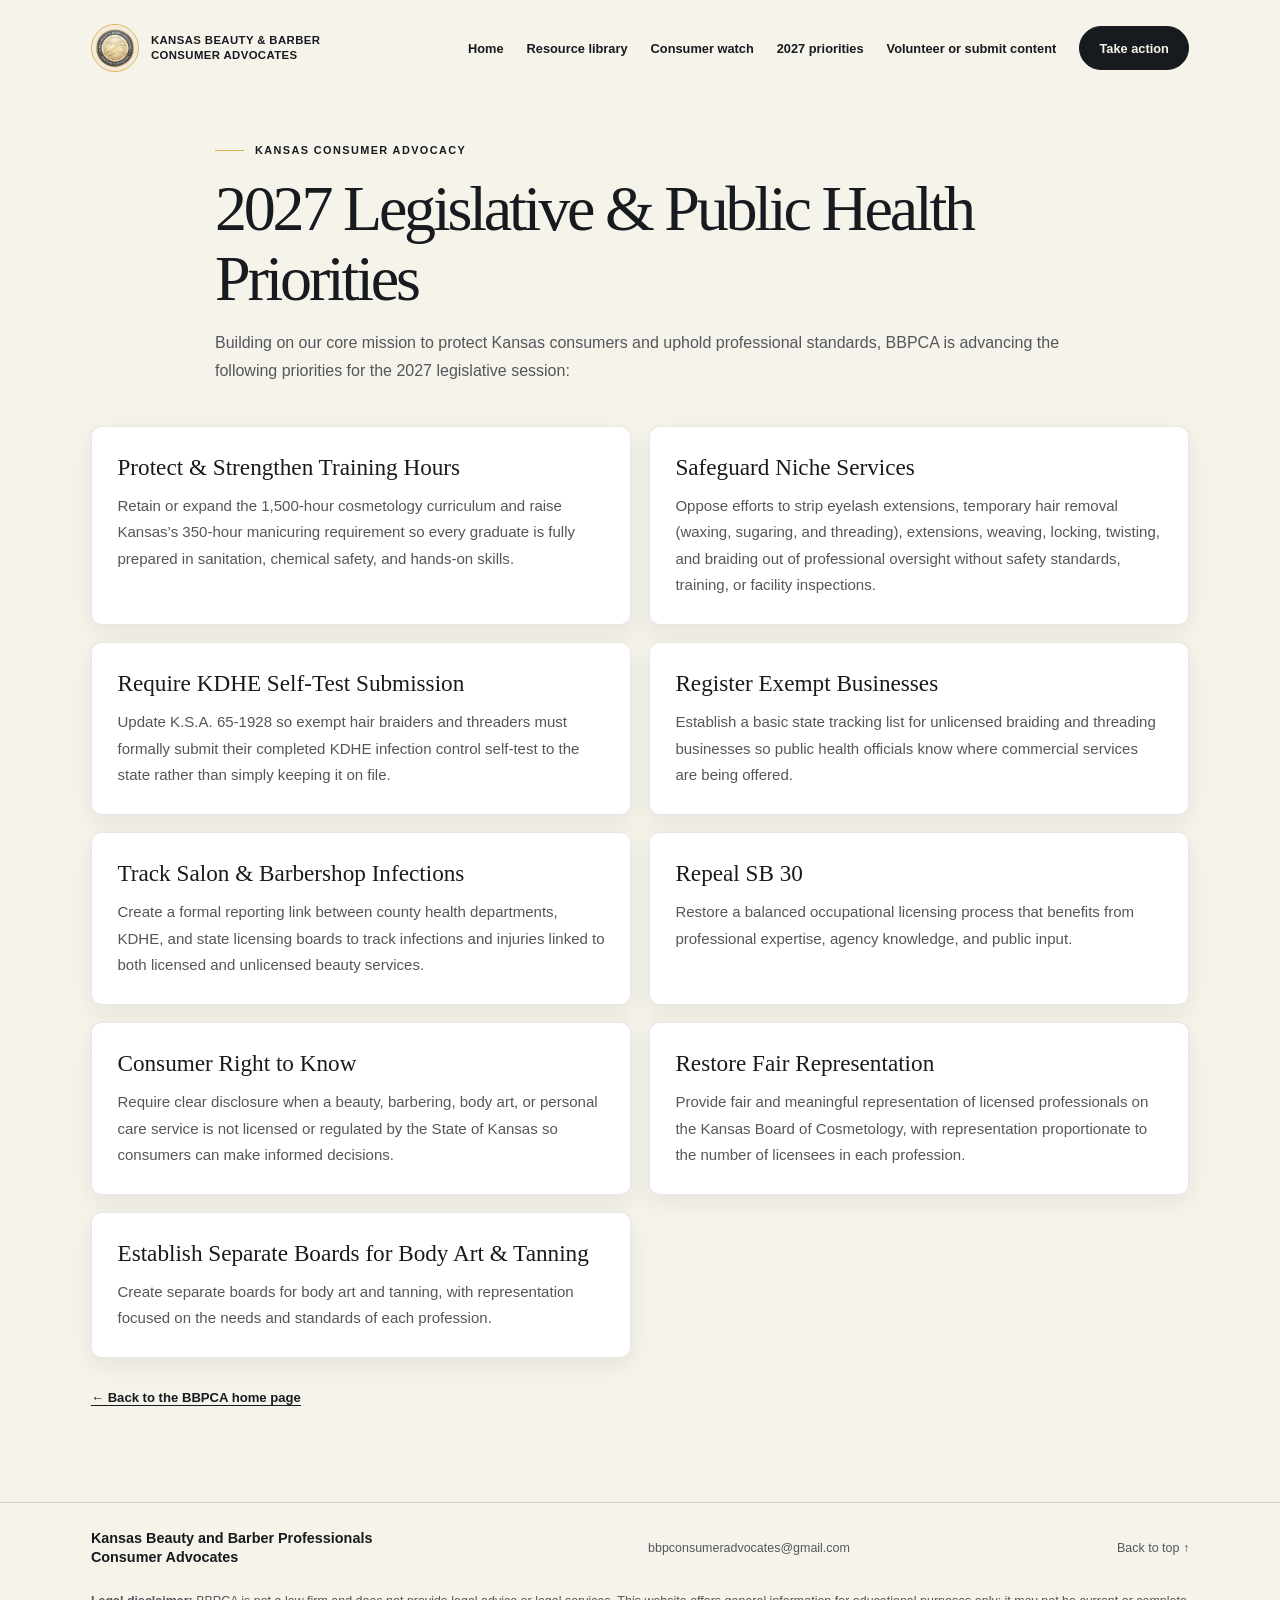
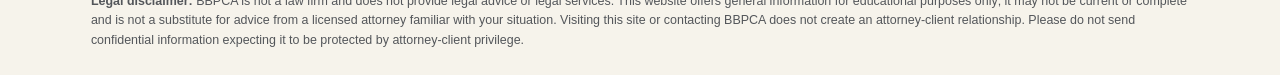
==== 2027-priorities.html @ e889fca3 "Add 2027 legislative and public health priorities Co-authored-by: Copilot <223556219+Copilot@users.n" ====
<!doctype html>
<html lang="en">
  <head>
    <meta charset="utf-8">
    <meta name="viewport" content="width=device-width, initial-scale=1">
    <meta name="description" content="BBPCA's 2027 Kansas legislative and public health priorities for consumer safety, professional standards, and beauty service oversight.">
    <meta name="theme-color" content="#f6f3eb">
    <meta property="og:type" content="website">
    <meta property="og:site_name" content="Kansas Beauty and Barber Professionals Consumer Advocates">
    <meta property="og:title" content="2027 Legislative &amp; Public Health Priorities | BBPCA">
    <meta property="og:description" content="BBPCA's priorities for consumer safety, professional standards, and public health in Kansas.">
    <link rel="canonical" href="https://bbpca-kansas.github.io/2027-priorities.html">
    <link rel="icon" type="image/jpeg" href="assets/bbpca-profile-thumbnail.jpg">
    <link rel="stylesheet" href="styles.css">
    <script src="analytics.js"></script>
    <script data-goatcounter="https://bbpconsumeradvocates.goatcounter.com/count" async src="https://gc.zgo.at/count.js"></script>
    <title>2027 Legislative &amp; Public Health Priorities | BBPCA</title>
    <style>
      .priorities {
        max-width: 1440px;
        margin: 0 auto;
        padding: 3rem 7.1% 6rem;
      }

      .priorities-heading {
        max-width: 850px;
        margin: 0 auto 2.5rem;
      }

      .priorities-heading h1 {
        margin: 1.15rem 0 1rem;
        font-size: clamp(2.5rem, 5vw, 4rem);
        letter-spacing: -0.05em;
        line-height: 1.08;
      }

      .priorities-heading > p:last-child {
        margin-bottom: 0;
        color: var(--muted-ink);
        line-height: 1.8;
      }

      .priority-list {
        display: grid;
        grid-template-columns: repeat(2, minmax(0, 1fr));
        gap: 1.1rem;
      }

      .priority-card {
        padding: 1.6rem;
        border: 1px solid rgba(23, 26, 30, 0.1);
        border-radius: 0.65rem;
        background: #fff;
        box-shadow: 0 8px 24px rgba(23, 26, 30, 0.07);
      }

      .priority-card h2 {
        margin: 0 0 0.7rem;
        font-size: 1.45rem;
        line-height: 1.25;
      }

      .priority-card p {
        margin: 0;
        color: var(--muted-ink);
        font-size: 0.94rem;
        line-height: 1.75;
      }

      .priorities-back {
        display: inline-block;
        margin-top: 2rem;
        font-size: 0.82rem;
        font-weight: 700;
        text-decoration: underline;
        text-underline-offset: 0.2em;
      }

      @media (max-width: 700px) {
        .priorities {
          padding: 2.5rem 6% 4rem;
        }

        .priority-list {
          grid-template-columns: 1fr;
        }

        .priority-card {
          padding: 1.4rem;
        }
      }
    </style>
  </head>
  <body>
    <a class="skip-link" href="#main">Skip to content</a>

    <header class="site-header">
      <a class="brand" href="./" aria-label="Kansas Beauty and Barber Professionals Consumer Advocates home">
        <img class="brand-logo" src="assets/bbpca-profile-thumbnail.jpg" alt="">
        <span class="brand-name">Kansas Beauty &amp; Barber<br>Consumer Advocates</span>
      </a>

      <nav class="desktop-nav" aria-label="Main navigation">
        <a href="./">Home</a>
        <a href="resources.html">Resource library</a>
        <a href="consumer-watch.html">Consumer watch</a>
        <a href="2027-priorities.html" aria-current="page">2027 priorities</a>
        <a href="https://forms.gle/TMVUTo8ksJBRV3kx7" target="_blank" rel="noopener noreferrer">Volunteer or submit content</a>
        <a class="nav-cta" href="advocacy-action-center.html">Take action</a>
      </nav>

      <details class="mobile-menu">
        <summary aria-label="Open navigation menu"><span></span><span></span></summary>
        <nav aria-label="Mobile navigation">
          <a href="./">Home</a>
          <a href="resources.html">Resource library</a>
          <a href="consumer-watch.html">Consumer watch</a>
          <a href="2027-priorities.html" aria-current="page">2027 priorities</a>
          <a href="https://forms.gle/TMVUTo8ksJBRV3kx7" target="_blank" rel="noopener noreferrer">Volunteer or submit content</a>
          <a class="nav-cta" href="advocacy-action-center.html">Take action</a>
        </nav>
      </details>
    </header>

    <main class="priorities" id="main">
      <div class="priorities-heading">
        <p class="eyebrow"><span class="eyebrow-line"></span> Kansas consumer advocacy</p>
        <h1>2027 Legislative &amp; Public Health Priorities</h1>
        <p>Building on our core mission to protect Kansas consumers and uphold professional standards, BBPCA is advancing the following priorities for the 2027 legislative session:</p>
      </div>

      <section class="priority-list" aria-label="2027 priorities">
        <article class="priority-card">
          <h2>Protect &amp; Strengthen Training Hours</h2>
          <p>Retain or expand the 1,500-hour cosmetology curriculum and raise Kansas’s 350-hour manicuring requirement so every graduate is fully prepared in sanitation, chemical safety, and hands-on skills.</p>
        </article>

        <article class="priority-card">
          <h2>Safeguard Niche Services</h2>
          <p>Oppose efforts to strip eyelash extensions, temporary hair removal (waxing, sugaring, and threading), extensions, weaving, locking, twisting, and braiding out of professional oversight without safety standards, training, or facility inspections.</p>
        </article>

        <article class="priority-card">
          <h2>Require KDHE Self-Test Submission</h2>
          <p>Update K.S.A. 65-1928 so exempt hair braiders and threaders must formally submit their completed KDHE infection control self-test to the state rather than simply keeping it on file.</p>
        </article>

        <article class="priority-card">
          <h2>Register Exempt Businesses</h2>
          <p>Establish a basic state tracking list for unlicensed braiding and threading businesses so public health officials know where commercial services are being offered.</p>
        </article>

        <article class="priority-card">
          <h2>Track Salon &amp; Barbershop Infections</h2>
          <p>Create a formal reporting link between county health departments, KDHE, and state licensing boards to track infections and injuries linked to both licensed and unlicensed beauty services.</p>
        </article>

        <article class="priority-card">
          <h2>Repeal SB 30</h2>
          <p>Restore a balanced occupational licensing process that benefits from professional expertise, agency knowledge, and public input.</p>
        </article>

        <article class="priority-card">
          <h2>Consumer Right to Know</h2>
          <p>Require clear disclosure when a beauty, barbering, body art, or personal care service is not licensed or regulated by the State of Kansas so consumers can make informed decisions.</p>
        </article>

        <article class="priority-card">
          <h2>Restore Fair Representation</h2>
          <p>Provide fair and meaningful representation of licensed professionals on the Kansas Board of Cosmetology, with representation proportionate to the number of licensees in each profession.</p>
        </article>

        <article class="priority-card">
          <h2>Establish Separate Boards for Body Art &amp; Tanning</h2>
          <p>Create separate boards for body art and tanning, with representation focused on the needs and standards of each profession.</p>
        </article>
      </section>

      <a class="priorities-back" href="./">← Back to the BBPCA home page</a>
    </main>

    <footer class="site-footer">
      <a class="footer-brand" href="./">Kansas Beauty and Barber Professionals Consumer Advocates</a>
      <a href="mailto:bbpconsumeradvocates@gmail.com">bbpconsumeradvocates@gmail.com</a>
      <a href="#main" class="back-top">Back to top ↑</a>
      <p class="site-disclaimer"><strong>Legal disclaimer:</strong> BBPCA is not a law firm and does not provide legal advice or legal services. This website offers general information for educational purposes only; it may not be current or complete and is not a substitute for advice from a licensed attorney familiar with your situation. Visiting this site or contacting BBPCA does not create an attorney-client relationship. Please do not send confidential information expecting it to be protected by attorney-client privilege.</p>
    </footer>
  </body>
</html>
---- styles.css ----
/* Self-hosted fonts (DM Sans, Playfair Display), latin subset, SIL Open Font License */
@font-face {
  font-family: "DM Sans";
  font-style: normal;
  font-weight: 400 700;
  font-display: swap;
  src: url("assets/fonts/DMSans.woff2") format("woff2");
  unicode-range: U+0000-00FF, U+0131, U+0152-0153, U+02BB-02BC, U+02C6, U+02DA, U+02DC, U+0304, U+0308, U+0329, U+2000-206F, U+20AC, U+2122, U+2191, U+2193, U+2212, U+2215, U+FEFF, U+FFFD;
}



@font-face {
  font-family: "Playfair Display";
  font-style: normal;
  font-weight: 500 700;
  font-display: swap;
  src: url("assets/fonts/PlayfairDisplay.woff2") format("woff2");
  unicode-range: U+0000-00FF, U+0131, U+0152-0153, U+02BB-02BC, U+02C6, U+02DA, U+02DC, U+0304, U+0308, U+0329, U+2000-206F, U+20AC, U+2122, U+2191, U+2193, U+2212, U+2215, U+FEFF, U+FFFD;
}
:root {
  color-scheme: light;
  --paper: #f6f3eb;
  --paper-deep: #eae5da;
  --ink: #171a1e;
  --muted-ink: #53565a;
  --green: #1c2430;
  --green-deep: #111820;
  --sage: #c1c7a7;
  --coral: #aa252b;
  --gold: #ddb34d;
  --serif: "Playfair Display", Georgia, serif;
  --sans: "DM Sans", "Segoe UI", sans-serif;
}

* {
  box-sizing: border-box;
}

html {
  scroll-behavior: smooth;
}

body {
  margin: 0;
  background: var(--paper);
  color: var(--ink);
  font-family: var(--sans);
  -webkit-font-smoothing: antialiased;
}

a {
  color: inherit;
  text-decoration: none;
}

a:focus-visible,
summary:focus-visible {
  outline: 3px solid var(--coral);
  outline-offset: 5px;
}

.skip-link {
  position: absolute;
  z-index: 10;
  top: 1rem;
  left: 1rem;
  padding: 0.75rem 1rem;
  transform: translateY(-150%);
  background: var(--ink);
  color: white;
}

.skip-link:focus {
  transform: translateY(0);
}

.site-header {
  position: relative;
  z-index: 2;
  display: flex;
  align-items: center;
  justify-content: space-between;
  max-width: 1440px;
  margin: 0 auto;
  padding: 1.5rem 7.1%;
}

.brand {
  display: inline-flex;
  align-items: center;
  gap: 0.75rem;
}

.brand-logo {
  width: 3rem;
  height: 3rem;
  flex: 0 0 auto;
  border: 1px solid var(--gold);
  border-radius: 50%;
  background: var(--green-deep);
  object-fit: cover;
}

.brand-name {
  font-size: 0.71rem;
  font-weight: 700;
  letter-spacing: 0.035em;
  line-height: 1.35;
  text-transform: uppercase;
}

.mobile-menu {
  display: none;
}

.desktop-nav {
  display: flex;
  align-items: center;
  gap: clamp(0.9rem, 1.8vw, 1.6rem);
  font-size: 0.8rem;
  font-weight: 600;
}

.desktop-nav a:not(.nav-cta),
.back-top {
  transition: color 160ms ease;
}

.desktop-nav a:not(.nav-cta):hover,
.back-top:hover {
  color: var(--coral);
}

.nav-cta {
  display: inline-flex;
  align-items: center;
  gap: 0.7rem;
  padding: 0.85rem 1.2rem;
  border: 1px solid var(--ink);
  border-radius: 99px;
  background: var(--ink);
  color: var(--paper);
  transition: background-color 160ms ease, border-color 160ms ease;
}

.nav-cta:hover {
  border-color: var(--green);
  background: var(--green);
}

.nav-cta span,
.text-link span {
  color: var(--coral);
}

.nav-cta span {
  color: var(--gold);
}

.hero {
  display: grid;
  grid-template-columns: minmax(0, 0.92fr) minmax(0, 1.08fr);
  align-items: center;
  gap: 4%;
  max-width: 1440px;
  min-height: 650px;
  margin: 0 auto;
  padding: 3.5rem 7.1% 6rem;
}

.hero-copy {
  padding: 1.5rem 0 1rem;
}

.eyebrow,
.section-label {
  display: flex;
  align-items: center;
  gap: 0.7rem;
  margin: 0;
  font-size: 0.68rem;
  font-weight: 700;
  letter-spacing: 0.13em;
  text-transform: uppercase;
}

.eyebrow-line {
  width: 1.8rem;
  height: 1px;
  background: var(--gold);
}

h1,
h2,
h3,
p {
  margin-top: 0;
}

h1,
h2 {
  font-family: var(--serif);
  font-weight: 500;
}

.hero h1 {
  max-width: 580px;
  margin: 1.45rem 0 1.3rem;
  font-size: clamp(3.3rem, 5.55vw, 5.2rem);
  letter-spacing: -0.055em;
  line-height: 1.03;
}

h1 em,
h2 em {
  color: var(--coral);
  font-weight: 500;
}

.hero-intro {
  max-width: 410px;
  margin-bottom: 1.8rem;
  color: var(--muted-ink);
  font-size: 1rem;
  line-height: 1.8;
}

.button {
  display: inline-flex;
  align-items: center;
  justify-content: center;
  gap: 1.45rem;
  min-height: 3.2rem;
  padding: 0.8rem 1.35rem;
  border-radius: 99px;
  font-size: 0.78rem;
  font-weight: 700;
  transition: transform 160ms ease, background-color 160ms ease;
}

.button:hover {
  transform: translateY(-2px);
}

.button-dark {
  background: var(--ink);
  color: var(--paper);
}

.button-dark:hover {
  background: var(--green);
}

.button span {
  font-size: 1rem;
}

.hero-note {
  margin: 1.5rem 0 0;
  color: var(--muted-ink);
  font-size: 0.71rem;
}

.petition-note {
  max-width: 410px;
  margin: 0.85rem 0 0;
  color: var(--muted-ink);
  font-size: 0.78rem;
  line-height: 1.65;
}

.hero-art {
  position: relative;
  isolation: isolate;
  display: grid;
  grid-template-rows: minmax(0, 1fr) auto;
  align-items: center;
  width: 100%;
  aspect-ratio: 1.08;
  margin: 0;
  padding: clamp(1.4rem, 3vw, 2.4rem);
  overflow: hidden;
  border: 1px solid rgba(221, 179, 77, 0.48);
  border-radius: 12px;
  background: var(--green-deep);
  box-shadow: 0 16px 40px rgba(17, 24, 32, 0.16);
}

.hero-art::before {
  position: absolute;
  z-index: -1;
  top: -19%;
  right: -17%;
  width: 84%;
  aspect-ratio: 1;
  border: 1px solid rgba(221, 179, 77, 0.3);
  border-radius: 50%;
  box-shadow: 0 0 0 22px rgba(221, 179, 77, 0.04), 0 0 0 54px rgba(221, 179, 77, 0.035);
  content: "";
}

.hero-art-illustration {
  display: block;
  width: min(100%, 22rem);
  max-height: 100%;
  justify-self: center;
  color: var(--gold);
  overflow: visible;
}

.hero-art-illustration g {
  stroke-width: 4;
}

.hero-art-illustration .illustration-blade {
  stroke-width: 2.5;
}

.hero-art-illustration .illustration-pivot {
  fill: var(--green-deep);
}

.hero-art-caption {
  padding-top: 1.1rem;
  border-top: 1px solid rgba(247, 244, 236, 0.3);
}

.hero-art-kicker {
  margin-bottom: 0.8rem;
  color: rgba(247, 244, 236, 0.7);
  font-size: 0.64rem;
  font-weight: 700;
  letter-spacing: 0.12em;
  text-transform: uppercase;
}

.hero-art-message {
  display: grid;
  gap: 0.4rem;
  margin: 0;
  padding: 0;
  color: var(--paper);
  font-family: var(--serif);
  font-size: clamp(0.9rem, 1.4vw, 1.2rem);
  list-style: none;
}

.hero-art-message li {
  display: flex;
  align-items: center;
  gap: 0.65rem;
}

.hero-art-message li::before {
  width: 0.35rem;
  height: 0.35rem;
  flex: 0 0 auto;
  border-radius: 50%;
  background: var(--gold);
  content: "";
}

.intro-section {
  padding: 6.2rem 7.1% 7rem;
  background: var(--paper-deep);
}

.section-label {
  color: var(--muted-ink);
}

.section-label span {
  color: var(--coral);
}

.intro-content {
  display: grid;
  grid-template-columns: 1.1fr 0.7fr;
  gap: 12%;
  max-width: 1100px;
  margin: 2.3rem auto 0;
}

.intro-content h2 {
  max-width: 670px;
  margin-bottom: 0;
  font-size: clamp(2.5rem, 4.2vw, 4rem);
  letter-spacing: -0.045em;
  line-height: 1.1;
}

.intro-copy {
  align-self: start;
  padding-top: 0.15rem;
}

.intro-copy p {
  color: var(--muted-ink);
  font-size: 0.89rem;
  line-height: 1.75;
}

.intro-copy .intro-lede {
  margin-bottom: 1.4rem;
  color: var(--ink);
  font-size: 1rem;
  line-height: 1.75;
}

.intro-proof-points {
  display: grid;
  grid-template-columns: repeat(2, minmax(0, 1fr));
  gap: 0.75rem;
  margin-bottom: 1rem;
}

.intro-proof-point {
  padding: 1rem;
  border: 1px solid rgba(23, 26, 30, 0.12);
  border-radius: 6px;
  background: rgba(246, 243, 235, 0.72);
}

.intro-proof-point h3,
.intro-policy-note h3 {
  margin: 0 0 0.4rem;
  font-size: 0.78rem;
  font-weight: 700;
}

.intro-copy .intro-proof-point p {
  margin: 0;
  font-size: 0.78rem;
  line-height: 1.6;
}

.intro-policy-note {
  margin-bottom: 1rem;
  padding: 1rem;
  border-left: 3px solid var(--coral);
  background: rgba(246, 243, 235, 0.72);
}

.intro-copy .intro-policy-note p {
  margin: 0;
  font-size: 0.82rem;
  line-height: 1.7;
}

.intro-copy a:not(.button):not(.text-link) {
  color: var(--ink);
  font-weight: 700;
  text-decoration: underline;
  text-decoration-color: var(--coral);
  text-underline-offset: 0.2em;
}

.intro-copy .intro-license-note {
  margin-bottom: 1.1rem;
  font-size: 0.82rem;
}

.intro-actions {
  display: flex;
  flex-wrap: wrap;
  align-items: center;
  gap: 0.8rem 1.25rem;
}

.text-link {
  display: inline-flex;
  align-items: center;
  gap: 1.25rem;
  padding-bottom: 0.4rem;
  border-bottom: 1px solid rgba(23, 26, 30, 0.3);
  font-size: 0.78rem;
  font-weight: 700;
}

.intro-actions .button {
  gap: 0.8rem;
}

.goals-section {
  padding: 6rem 7.1%;
  background: var(--paper);
}

.goals-content {
  display: grid;
  grid-template-columns: 1fr 1fr;
  gap: 8%;
  max-width: 1100px;
  margin: 2.3rem auto 0;
}

.goals-summary h2 {
  margin-bottom: 1.5rem;
  font-size: clamp(2.2rem, 3.6vw, 3.4rem);
  letter-spacing: -0.045em;
  line-height: 1.1;
}

.goals-summary ul {
  margin: 0;
  padding-left: 1.2rem;
  color: var(--muted-ink);
  font-size: 0.95rem;
  line-height: 1.8;
}

.goals-fact-sheet {
  margin-top: 1.2rem;
}

.goals-summary li::marker {
  color: var(--coral);
}

.goals-full summary {
  cursor: pointer;
  padding-bottom: 0.4rem;
  border-bottom: 1px solid rgba(23, 26, 30, 0.3);
  font-size: 0.85rem;
  font-weight: 700;
}

.goals-full ol {
  margin: 1.5rem 0 0;
  padding-left: 1.4rem;
}

.goals-full li {
  margin-bottom: 1.1rem;
}

.goals-full li::marker {
  color: var(--coral);
  font-weight: 700;
}

.goals-full h3 {
  margin-bottom: 0.25rem;
  font-size: 1.05rem;
}

.goals-full p {
  margin: 0;
  color: var(--muted-ink);
  font-size: 0.88rem;
  line-height: 1.7;
}

@media (max-width: 800px) {
  .goals-content {
    grid-template-columns: 1fr;
    gap: 2.5rem;
  }
}

.focus-section {
  display: grid;
  grid-template-columns: 0.8fr 1.2fr;
  gap: 7%;
  padding: 7rem 7.1%;
  background: var(--green);
  color: var(--paper);
}

.focus-heading {
  max-width: 440px;
}

.section-label-light {
  color: rgba(247, 244, 236, 0.72);
}

.focus-heading h2 {
  margin: 2.2rem 0 1.2rem;
  font-size: clamp(2.7rem, 4.3vw, 4rem);
  letter-spacing: -0.045em;
  line-height: 1.05;
}

.focus-heading h2 em {
  color: var(--gold);
}

.focus-heading > p {
  max-width: 340px;
  color: rgba(247, 244, 236, 0.76);
  font-size: 0.88rem;
  line-height: 1.8;
}

.focus-cards {
  display: grid;
  grid-template-columns: repeat(3, minmax(0, 1fr));
  align-self: center;
  gap: 1rem;
}

.focus-card {
  position: relative;
  min-height: 255px;
  padding: 1.45rem 1.2rem;
  border: 1px solid rgba(247, 244, 236, 0.25);
  border-radius: 4px;
}

.card-icon {
  display: grid;
  place-items: center;
  width: 2.7rem;
  height: 2.7rem;
  margin: 1.2rem 0 1.4rem;
  border: 1px solid rgba(247, 244, 236, 0.52);
  border-radius: 50%;
  color: var(--gold);
  font-family: var(--serif);
  font-size: 1.45rem;
}

.icon-spark {
  font-size: 1.2rem;
}

.icon-voice {
  padding-top: 0.35rem;
  font-size: 2rem;
}

.icon-care {
  font-size: 1.5rem;
}

.focus-card h3 {
  margin-bottom: 0.65rem;
  font-family: var(--serif);
  font-size: 1.18rem;
  font-weight: 500;
}

.focus-card p {
  margin-bottom: 0;
  color: rgba(247, 244, 236, 0.72);
  font-size: 0.74rem;
  line-height: 1.7;
}

.campaign-gallery {
  padding: 6rem 7.1%;
  background: var(--paper-deep);
}

.gallery-heading {
  display: flex;
  align-items: end;
  justify-content: space-between;
  gap: 2rem;
  max-width: 1120px;
  margin: 2rem auto 2.5rem;
}

.gallery-heading h2 {
  max-width: 590px;
  margin: 0;
  font-size: clamp(2.6rem, 4.4vw, 4rem);
  letter-spacing: -0.045em;
  line-height: 1.08;
}

.gallery-heading p {
  max-width: 340px;
  margin: 0 0 0.35rem;
  color: var(--muted-ink);
  font-size: 0.85rem;
  line-height: 1.8;
}

.gallery-grid {
  display: grid;
  grid-template-columns: repeat(3, minmax(0, 1fr));
  gap: 1.1rem;
  max-width: 1120px;
  margin: 0 auto;
}

.article-grid {
  display: grid;
  grid-template-columns: repeat(2, minmax(0, 1fr));
  gap: 1.1rem;
  max-width: 1120px;
  margin: 0 auto;
}

.article-card {
  min-width: 0;
  overflow: hidden;
  border: 1px solid rgba(23, 26, 30, 0.12);
  border-radius: 5px;
  background: var(--paper);
}

.article-card[hidden] {
  display: none;
}

.article-more {
  display: flex;
  flex-direction: column;
  align-items: center;
  gap: 0.9rem;
  margin: 1.6rem auto 0;
}

.article-more p {
  margin: 0;
  color: var(--muted-ink);
  font-size: 0.95rem;
}

.article-more button {
  border: 0;
  cursor: pointer;
  font-family: inherit;
}

.article-card img {
  display: block;
  width: 100%;
  height: 240px;
  background: var(--green-deep);
  object-fit: contain;
  object-position: center;
}

.article-card-content {
  padding: 1.15rem 1.25rem;
}

.article-meta {
  margin: 0 0 0.55rem;
  color: var(--muted-ink);
  font-size: 0.78rem;
  font-weight: 700;
  letter-spacing: 0.09em;
  text-transform: uppercase;
}

.article-posted {
  display: block;
  margin: 0 0 0.75rem;
  color: var(--muted-ink);
  font-size: 0.85rem;
}

.article-card h3 {
  margin: 0 0 0.9rem;
  font-family: var(--serif);
  font-size: 1.3rem;
  font-weight: 500;
  line-height: 1.3;
}

.article-card--text {
  border-left: 4px solid var(--coral);
  background: var(--paper);
}

.article-card--text .article-card-content {
  padding: 1.5rem 1.5rem 1.35rem;
}

.article-topic-tag {
  display: inline-flex;
  width: fit-content;
  margin: 0 0 0.75rem;
  padding: 0.25rem 0.6rem;
  border: 1px solid var(--gold);
  border-radius: 99px;
  color: var(--ink);
  font-size: 0.68rem;
  font-weight: 700;
  letter-spacing: 0.04em;
}

.article-card--text h3 {
  margin: 0 0 1rem;
  padding: 0.8rem 1rem;
  border-radius: 5px;
  background: var(--paper-deep);
  color: var(--ink);
  font-size: 1.45rem;
  font-weight: 700;
}

.article-card--infographic img {
  height: auto;
  margin-bottom: 1rem;
}

.article-excerpt {
  display: -webkit-box;
  margin: 0 0 1rem;
  overflow: hidden;
  color: var(--muted-ink);
  font-size: 0.92rem;
  line-height: 1.65;
  -webkit-box-orient: vertical;
  -webkit-line-clamp: 4;
}

.article-card--expanded .article-excerpt {
  display: none;
}

.article-card--sans-title h3 {
  font-family: var(--sans);
}

.article-card details {
  border-top: 1px solid rgba(23, 26, 30, 0.14);
  padding-top: 0.8rem;
}

.article-card summary {
  padding: 0.8rem 1rem;
  border-radius: 5px;
  background: var(--green-deep);
  color: var(--paper);
  cursor: pointer;
  font-size: 1rem;
  font-weight: 700;
}

.article-card summary:hover {
  background: var(--green);
}

.article-copy {
  padding-top: 0.8rem;
}

.article-copy p {
  margin: 0 0 0.9rem;
  color: var(--muted-ink);
  font-size: 1rem;
  line-height: 1.7;
  overflow-wrap: anywhere;
}

.article-copy p:last-child {
  margin-bottom: 0;
}

.article-section-heading {
  margin: 1.5rem 0 0.75rem;
  padding: 0.65rem 0.8rem;
  border-left: 3px solid var(--coral);
  border-radius: 5px;
  background: var(--paper-deep);
  color: var(--ink);
  font-family: var(--sans);
  font-size: 1rem;
  line-height: 1.35;
}

.article-copy .article-lede {
  padding: 0.9rem 1rem;
  border-left: 4px solid var(--gold);
  border-radius: 0 5px 5px 0;
  background: var(--paper-deep);
  color: var(--ink);
  font-weight: 600;
}

.article-source-link {
  display: inline-block;
  margin-top: 1rem;
  color: var(--coral);
  font-size: 0.9rem;
  font-weight: 500;
  text-decoration: underline;
  text-underline-offset: 0.2em;
}

.article-rich {
  margin-top: 0.8rem;
  padding: 1.2rem;
  border-radius: 5px;
  background: var(--paper);
  color: var(--ink);
  font-family: "DM Sans", "Segoe UI", sans-serif;
}

.article-rich p,
.article-rich li {
  color: var(--ink);
  font-size: 1rem;
  line-height: 1.7;
}

.article-rich p {
  margin: 0 0 0.9rem;
}

.article-rich ul,
.article-rich ol {
  margin: 0 0 0.9rem;
  padding-left: 2rem;
}

.article-rich .rich-indent {
  padding-left: 1.4rem;
}

.article-rich .rich-muted {
  color: var(--muted-ink);
}

.rich-banner {
  margin: 0 0 1rem;
  padding: 0.6rem 0.8rem;
  border-radius: 4px;
  background: var(--green);
  color: var(--paper);
  font-family: "DM Sans", "Segoe UI", sans-serif;
  font-size: clamp(1.7rem, 4vw, 2.3rem);
  font-weight: 700;
  line-height: 1.15;
  text-align: center;
}

.article-rich > .rich-banner:not(:first-child) {
  margin-top: 1.6rem;
}

.article-rich .rich-callout {
  margin: 1.4rem auto;
  padding: 0.9rem;
  border-left: 4px solid var(--coral);
  border-radius: 14px;
  max-width: 92%;
  background: var(--paper-deep);
}

.article-rich .rich-callout p {
  margin: 0;
  padding: 1rem;
  color: var(--ink);
  font-size: 1.25rem;
  font-weight: 700;
  line-height: 1.45;
  text-align: center;
}

.gallery-card {
  min-width: 0;
  margin: 0;
  overflow: hidden;
  border: 1px solid rgba(23, 26, 30, 0.12);
  border-radius: 5px;
  background: var(--paper);
}

.gallery-card img {
  display: block;
  width: 100%;
  height: 280px;
  background: var(--green-deep);
  object-fit: contain;
  object-position: center;
}

.gallery-card figcaption {
  display: flex;
  flex-direction: column;
  gap: 0.4rem;
  min-height: 65px;
  padding: 1rem 1.1rem;
}

.gallery-card figcaption span {
  color: var(--muted-ink);
  font-size: 0.65rem;
  font-weight: 700;
  letter-spacing: 0.09em;
  text-transform: uppercase;
}

.gallery-card figcaption strong {
  font-family: var(--serif);
  font-size: 1.1rem;
  font-weight: 500;
}

.resources-section {
  padding: 6rem 7.1%;
}

.resources-heading {
  display: flex;
  align-items: end;
  justify-content: space-between;
  gap: 2rem;
  max-width: 1120px;
  margin: 2rem auto 2.5rem;
}

.resources-heading h1,
.resources-heading h2 {
  max-width: 590px;
  margin: 0;
  font-size: clamp(2.6rem, 4.4vw, 4rem);
  letter-spacing: -0.045em;
  line-height: 1.08;
}

.resources-heading > p {
  max-width: 340px;
  margin: 0 0 0.35rem;
  color: var(--muted-ink);
  font-size: 0.85rem;
  line-height: 1.8;
}

.resource-library-link {
  max-width: 1120px;
  margin: 1.5rem auto 0;
  padding-top: 1rem;
  border-top: 1px solid rgba(23, 26, 30, 0.18);
  color: var(--muted-ink);
  font-size: 0.95rem;
  line-height: 1.7;
}

.resource-library-link a {
  color: var(--ink);
  font-weight: 700;
  text-decoration: underline;
  text-decoration-color: var(--coral);
  text-underline-offset: 0.2em;
}

.resource-library-controls {
  display: grid;
  grid-template-columns: repeat(2, minmax(0, 1fr));
  gap: 0.5rem 1rem;
  max-width: 1120px;
  margin: 0 auto 1.5rem;
}

.resource-library-controls label {
  font-size: 0.85rem;
  font-weight: 700;
}

.resource-library-controls input,
.resource-library-controls select {
  width: 100%;
  min-height: 2.8rem;
  padding: 0.65rem 0.8rem;
  border: 1px solid rgba(23, 26, 30, 0.35);
  border-radius: 4px;
  background: #fff;
  color: var(--ink);
  font: inherit;
}

.resource-library-controls input:focus-visible,
.resource-library-controls select:focus-visible {
  outline: 3px solid var(--coral);
  outline-offset: 2px;
}

.resource-library-status {
  max-width: 1120px;
  min-height: 1.5em;
  margin: 0 auto 1rem;
  color: var(--muted-ink);
  font-size: 0.9rem;
}

.resource-card[hidden],
.article-sources-list details[hidden] {
  display: none;
}

.resource-grid {
  display: grid;
  grid-template-columns: repeat(3, minmax(0, 1fr));
  gap: 1rem;
  max-width: 1120px;
  margin: 0 auto;
}

.resource-card {
  display: flex;
  flex-direction: column;
  min-width: 0;
  min-height: 250px;
  padding: 1.45rem;
  border: 1px solid rgba(23, 26, 30, 0.18);
  border-radius: 5px;
  background: var(--paper);
}

.resource-source {
  margin-bottom: 1rem;
  color: var(--coral);
  font-size: 0.63rem;
  font-weight: 700;
  letter-spacing: 0.08em;
  line-height: 1.6;
  text-transform: uppercase;
}

.resource-card h3 {
  margin-bottom: 0.7rem;
  font-family: var(--serif);
  font-size: 1.3rem;
  font-weight: 500;
  line-height: 1.25;
}

.resource-card > p:not(.resource-source) {
  margin-bottom: 1.2rem;
  color: var(--muted-ink);
  font-size: 0.79rem;
  line-height: 1.75;
}

.resource-card > a {
  display: inline-flex;
  align-items: center;
  gap: 0.65rem;
  align-self: flex-start;
  margin-top: auto;
  padding-bottom: 0.3rem;
  border-bottom: 1px solid rgba(23, 26, 30, 0.28);
  font-size: 0.74rem;
  font-weight: 700;
}

.resource-card > a span {
  color: var(--coral);
}

.resource-card > a:hover {
  color: var(--coral);
}

.closing-section {
  display: flex;
  flex-direction: column;
  align-items: center;
  padding: 6rem 7.1% 6.5rem;
  background: var(--green-deep);
  color: var(--paper);
  text-align: center;
}

.closing-logo {
  width: 4rem;
  height: 4rem;
  margin-bottom: 1.5rem;
  border: 1px solid var(--gold);
  border-radius: 50%;
  object-fit: cover;
}

.closing-section .eyebrow {
  justify-content: center;
  margin-bottom: 1.2rem;
  color: rgba(247, 244, 236, 0.72);
}

.closing-section h2 {
  max-width: 750px;
  margin-bottom: 1.8rem;
  font-size: clamp(2.55rem, 4.7vw, 4.4rem);
  letter-spacing: -0.05em;
  line-height: 1.09;
}

.closing-section h2 em {
  color: var(--gold);
}

.closing-actions {
  display: flex;
  flex-wrap: wrap;
  justify-content: center;
  gap: 0.8rem;
}

.button-light {
  border: 1px solid rgba(247, 244, 236, 0.5);
}

.button-light:hover {
  background: rgba(247, 244, 236, 0.1);
}

.email-link {
  margin-top: 1.5rem;
  color: rgba(247, 244, 236, 0.84);
  font-size: 0.84rem;
  text-decoration: underline;
  text-underline-offset: 0.22em;
}

.media-line {
  margin: 0.75rem 0 0;
  color: rgba(247, 244, 236, 0.72);
  font-size: 0.8rem;
}

.media-line a {
  color: inherit;
  text-decoration: underline;
  text-underline-offset: 0.22em;
}

.contact-note {
  max-width: 650px;
  margin-top: 2rem;
  color: rgba(247, 244, 236, 0.84);
  font-size: 0.9rem;
  line-height: 1.6;
}

.contact-note h3 {
  margin: 0 0 0.5rem;
  color: var(--paper);
  font-size: 1rem;
}

.contact-note p {
  margin: 0.5rem 0 0;
}

.contact-note a {
  text-decoration: underline;
  text-underline-offset: 0.22em;
}

.site-footer {
  display: flex;
  flex-wrap: wrap;
  align-items: center;
  justify-content: space-between;
  gap: 1.5rem;
  padding: 1.6rem 7.1%;
  border-top: 1px solid rgba(23, 26, 30, 0.16);
  color: var(--muted-ink);
  font-size: 0.78rem;
}

.site-disclaimer {
  flex: 1 0 100%;
  max-width: 1100px;
  margin: 0;
  line-height: 1.55;
}

.footer-brand {
  max-width: 290px;
  color: var(--ink);
  font-size: 0.9rem;
  font-weight: 700;
  line-height: 1.35;
}

.back-top {
  white-space: nowrap;
}

@media (min-width: 1441px) {
  .focus-section {
    padding-right: max(7.1%, calc((100vw - 1235px) / 2));
    padding-left: max(7.1%, calc((100vw - 1235px) / 2));
  }
}

@media (max-width: 1000px) {
  .desktop-nav {
    display: none;
  }

  .mobile-menu {
    position: relative;
    display: block;
  }

  .mobile-menu summary {
    display: flex;
    flex-direction: column;
    justify-content: center;
    gap: 5px;
    width: 2.7rem;
    height: 2.7rem;
    padding: 0.65rem;
    border: 1px solid rgba(23, 26, 30, 0.28);
    border-radius: 50%;
    cursor: pointer;
    list-style: none;
  }

  .mobile-menu summary::-webkit-details-marker {
    display: none;
  }

  .mobile-menu summary span {
    display: block;
    width: 100%;
    height: 1px;
    background: var(--ink);
  }

  .mobile-menu nav {
    position: absolute;
    top: calc(100% + 0.6rem);
    right: 0;
    display: none;
    min-width: 225px;
    padding: 0.65rem;
    border: 1px solid rgba(23, 26, 30, 0.15);
    border-radius: 8px;
    background: var(--paper);
    box-shadow: 0 12px 30px rgba(32, 55, 47, 0.12);
  }

  .mobile-menu[open] nav {
    display: flex;
    flex-direction: column;
    align-items: stretch;
    gap: 0;
  }

  .mobile-menu nav a:not(.nav-cta) {
    padding: 0.85rem 0.75rem;
  }

  .nav-cta {
    justify-content: space-between;
    margin-top: 0.35rem;
  }

  .hero {
    min-height: 560px;
  }

  .hero-art {
    min-height: 0;
  }

  .focus-section {
    grid-template-columns: 1fr;
    gap: 2rem;
  }

  .focus-heading {
    max-width: 600px;
  }

  .resources-section {
    padding: 5rem 6%;
  }

  .resource-grid {
    grid-template-columns: repeat(2, minmax(0, 1fr));
  }
}

@media (max-width: 700px) {
  .site-header {
    padding: 1.1rem 6%;
  }

  .desktop-nav {
    display: none;
  }

  .mobile-menu {
    position: relative;
    display: block;
  }

  .mobile-menu summary {
    display: flex;
    flex-direction: column;
    justify-content: center;
    gap: 5px;
    width: 2.7rem;
    height: 2.7rem;
    padding: 0.65rem;
    border: 1px solid rgba(23, 26, 30, 0.28);
    border-radius: 50%;
    cursor: pointer;
    list-style: none;
  }

  .mobile-menu summary::-webkit-details-marker {
    display: none;
  }

  .mobile-menu summary span {
    display: block;
    width: 100%;
    height: 1px;
    background: var(--ink);
  }

  .mobile-menu nav {
    position: absolute;
    top: calc(100% + 0.6rem);
    right: 0;
    display: none;
    min-width: 205px;
    padding: 0.65rem;
    border: 1px solid rgba(23, 26, 30, 0.15);
    border-radius: 8px;
    background: var(--paper);
    box-shadow: 0 12px 30px rgba(32, 55, 47, 0.12);
  }

  .mobile-menu[open] nav {
    display: flex;
    flex-direction: column;
    align-items: stretch;
    gap: 0;
  }

  .mobile-menu nav a:not(.nav-cta) {
    padding: 0.85rem 0.75rem;
  }

  .nav-cta {
    justify-content: space-between;
    margin-top: 0.35rem;
  }

  .hero {
    grid-template-columns: 1fr;
    gap: 2.5rem;
    padding: 2.6rem 6% 4rem;
  }

  .hero h1 {
    max-width: 520px;
    font-size: clamp(3rem, 12vw, 4.65rem);
  }

  .hero-art {
    aspect-ratio: 0.98;
    margin: 0;
  }

  .intro-section {
    padding: 4.5rem 6%;
  }

  .intro-content {
    grid-template-columns: 1fr;
    gap: 1.5rem;
    margin-top: 1.8rem;
  }

  .intro-copy {
    padding-top: 0;
  }

  .intro-content h2 {
    font-size: clamp(2.5rem, 10vw, 3.5rem);
  }

  .intro-proof-points {
    grid-template-columns: 1fr;
  }

  .intro-actions {
    align-items: stretch;
    flex-direction: column;
  }

  .intro-actions .button {
    justify-content: space-between;
  }

  .focus-section {
    grid-template-columns: minmax(0, 1fr);
    padding: 4.5rem 6%;
  }

  .focus-heading,
  .focus-cards {
    min-width: 0;
  }

  .focus-heading h2 {
    font-size: clamp(2rem, 9vw, 3.7rem);
  }

  .focus-cards {
    grid-template-columns: 1fr;
  }

  .campaign-gallery {
    padding: 4.5rem 6%;
  }

  .gallery-heading {
    display: block;
    margin: 1.8rem 0;
  }

  .gallery-heading h2 {
    margin-bottom: 1rem;
    font-size: clamp(2.5rem, 10vw, 3.5rem);
  }

  .gallery-grid {
    grid-template-columns: 1fr;
  }

  .gallery-card img {
    height: auto;
    max-height: 440px;
    object-fit: contain;
  }

  .resources-section {
    padding: 4.5rem 6%;
  }

  .resources-heading {
    display: block;
    margin: 1.8rem 0;
  }

  .resources-heading h1,
  .resources-heading h2 {
    margin-bottom: 1rem;
    font-size: clamp(2.5rem, 10vw, 3.5rem);
  }

  .resource-grid {
    grid-template-columns: 1fr;
  }

  .resource-library-controls {
    grid-template-columns: 1fr;
  }

  .article-grid {
    grid-template-columns: 1fr;
  }

  .focus-card {
    min-height: 0;
    padding: 1.15rem 1.2rem 1.35rem;
  }

  .card-icon {
    margin: 0.8rem 0 1rem;
  }

  .focus-card p {
    max-width: 350px;
  }

  .closing-section {
    padding: 4.5rem 6%;
  }

  .closing-actions {
    flex-direction: column;
    align-items: stretch;
  }

  .site-footer {
    flex-wrap: wrap;
    padding: 1.4rem 6%;
  }

  .footer-brand {
    max-width: none;
  }

  .site-footer > a[href^="mailto:"] {
    width: 100%;
  }
}

@media (prefers-reduced-motion: reduce) {
  *,
  *::before,
  *::after {
    scroll-behavior: auto !important;
    transition-duration: 0.01ms !important;
  }
}

.article-index {
  margin: 0 0 2rem;
  padding: 1.15rem 1.25rem;
  border: 1px solid var(--line, rgba(0, 0, 0, 0.15));
  border-radius: 8px;
}

.article-index-controls {
  display: grid;
  grid-template-columns: repeat(3, minmax(0, 1fr));
  align-items: end;
  gap: 0.75rem;
  margin-bottom: 0.9rem;
}

.article-index-controls h3 {
  grid-column: 1 / -1;
  margin: 0;
  font-family: var(--serif);
  font-weight: 500;
}

.article-index-field {
  display: grid;
  min-width: 0;
  gap: 0.4rem;
}

.article-index-field label {
  font-size: 0.78rem;
  font-weight: 700;
}

.article-index-controls input[type="search"] {
  width: 100%;
  min-width: 0;
  min-height: 2.5rem;
  padding: 0.5rem 0.6rem;
  border: 1px solid rgba(23, 26, 30, 0.3);
  border-radius: 4px;
  font: inherit;
}

.article-index-controls select {
  width: 100%;
  min-width: 0;
  min-height: 2.5rem;
  padding: 0.5rem 0.6rem;
  border: 1px solid rgba(23, 26, 30, 0.3);
  border-radius: 4px;
  background: #fff;
  color: var(--ink);
  font: inherit;
}

.article-index-status {
  margin: 0.75rem 0 0;
  color: var(--muted-ink);
  font-size: 0.85rem;
}

.article-index-status:empty {
  display: none;
}

.article-index-list {
  display: grid;
  grid-template-columns: repeat(2, minmax(0, 1fr));
  column-gap: 2rem;
  margin: 0;
  padding-left: 1.5rem;
  max-height: 22rem;
  overflow-y: auto;
  overflow-x: hidden;
}

.article-index-list li {
  margin-bottom: 0.4rem;
  break-inside: avoid;
}

.article-sources {
  margin-top: 3.5rem;
}

.article-sources h3 {
  margin: 0 0 0.5rem;
  font-family: var(--serif);
  font-size: 1.6rem;
  font-weight: 500;
}

.article-sources > p {
  max-width: 46rem;
  margin: 0 0 1.5rem;
  color: var(--muted-ink);
}

.article-sources-list details {
  border-top: 1px solid rgba(0, 0, 0, 0.15);
  padding: 0.85rem 0;
}

.article-sources-list details:last-child {
  border-bottom: 1px solid rgba(0, 0, 0, 0.15);
}

.article-sources-list summary {
  cursor: pointer;
  font-weight: 700;
}

.article-sources-list summary span {
  color: var(--muted-ink);
  font-size: 0.78rem;
  letter-spacing: 0.09em;
  text-transform: uppercase;
  margin-right: 0.6rem;
}

.article-sources-list ul {
  margin: 0.9rem 0 0.3rem;
  padding-left: 1.2rem;
}

.article-sources-list li {
  margin-bottom: 0.7rem;
}

.article-sources-list li p {
  margin: 0.2rem 0 0;
  color: var(--muted-ink);
  font-size: 0.95rem;
}

.article-sources-list a {
  color: var(--coral);
  overflow-wrap: anywhere;
}

.article-sources-list .read-article {
  display: inline-block;
  margin-top: 0.4rem;
  font-size: 0.9rem;
}

@media (max-width: 700px) {
  .article-index-controls {
    grid-template-columns: minmax(0, 1fr);
  }

  .article-index-controls h3 {
    grid-column: auto;
  }

  .article-index-list {
    grid-template-columns: minmax(0, 1fr);
  }
}
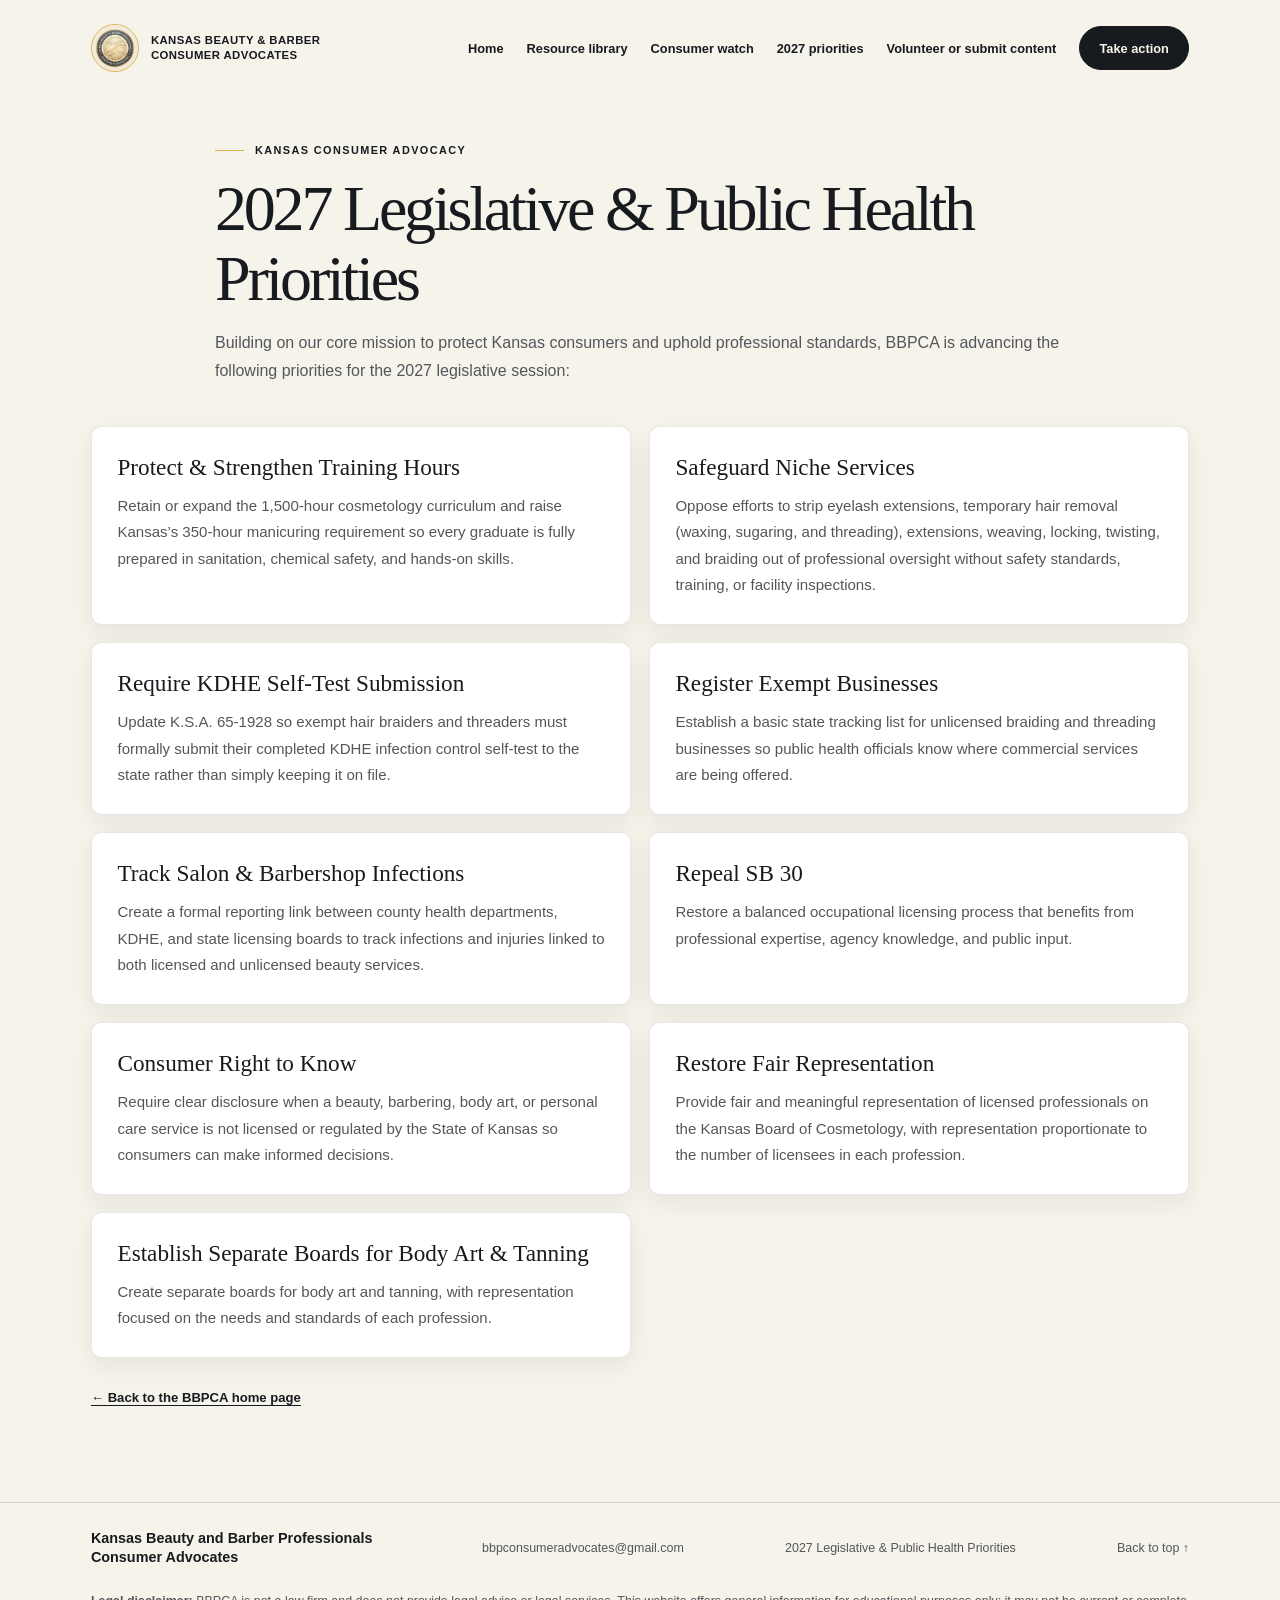
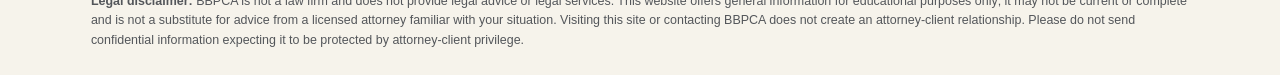
==== commit 7e62e7c9: "Add priorities link to site navigation and footer Co-authored-by: Copilot <223556219+Copilot@users.n" ====
--- a/2027-priorities.html
+++ b/2027-priorities.html
@@ -182,6 +182,7 @@
     <footer class="site-footer">
       <a class="footer-brand" href="./">Kansas Beauty and Barber Professionals Consumer Advocates</a>
       <a href="mailto:bbpconsumeradvocates@gmail.com">bbpconsumeradvocates@gmail.com</a>
+      <a href="2027-priorities.html" aria-current="page">2027 Legislative &amp; Public Health Priorities</a>
       <a href="#main" class="back-top">Back to top ↑</a>
       <p class="site-disclaimer"><strong>Legal disclaimer:</strong> BBPCA is not a law firm and does not provide legal advice or legal services. This website offers general information for educational purposes only; it may not be current or complete and is not a substitute for advice from a licensed attorney familiar with your situation. Visiting this site or contacting BBPCA does not create an attorney-client relationship. Please do not send confidential information expecting it to be protected by attorney-client privilege.</p>
     </footer>
